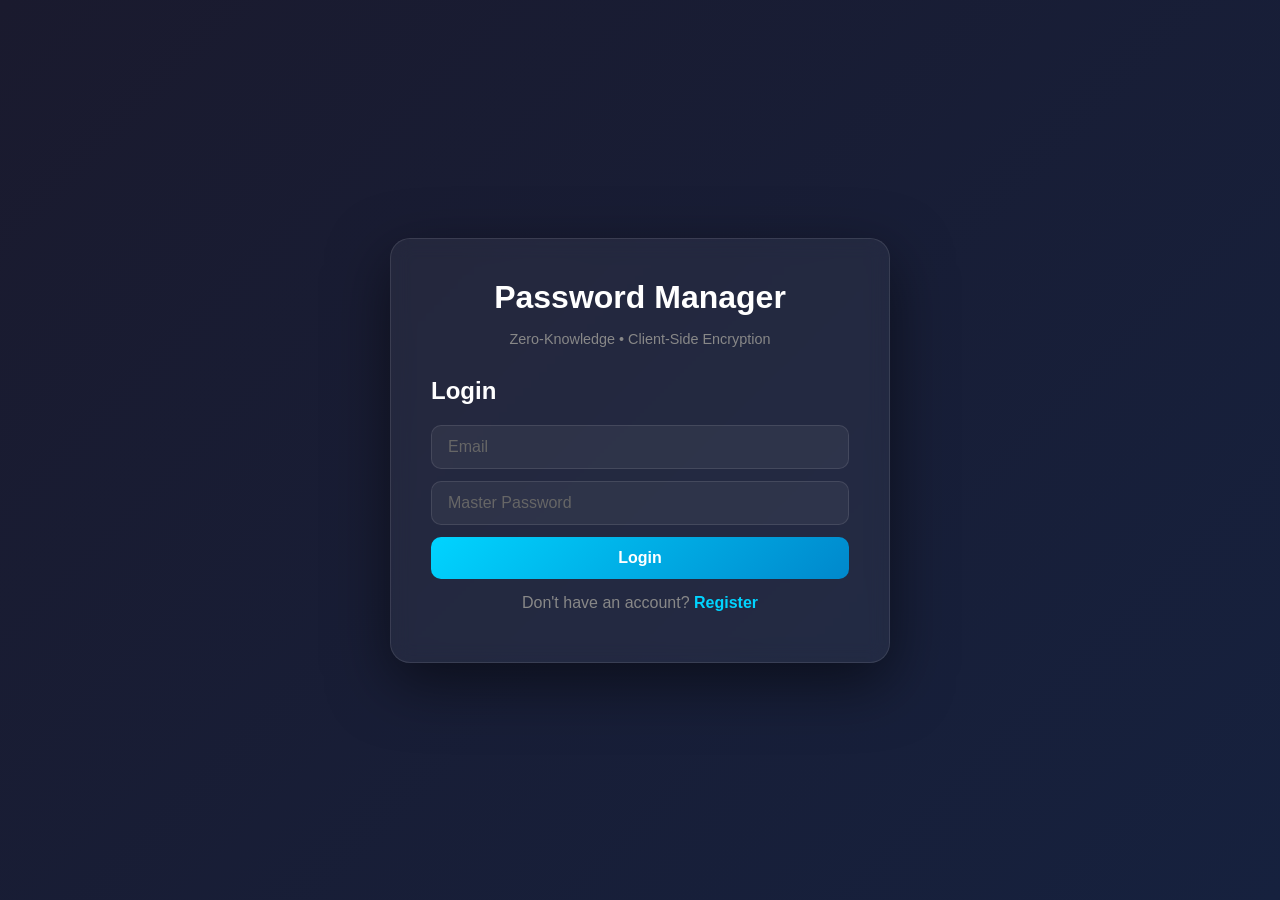
==== frontend/index.html @ d949493b "Initial commit: Zero-Knowledge Password Manager" ====
<!DOCTYPE html>
<html lang="en">
<head>
    <meta charset="UTF-8">
    <meta name="viewport" content="width=device-width, initial-scale=1.0">
    <title> Password Manager</title>
    <link rel="stylesheet" href="style.css">
</head>
<body>
    <!-- ============ AUTH SECTION ============ -->
    <div id="auth-section">
        <div class="container">
            <h1> Password Manager</h1>
            <p class="subtitle">Zero-Knowledge • Client-Side Encryption</p>
            
            <!-- Login Form -->
            <div id="login-form">
                <h2>Login</h2>
                <input type="email" id="login-email" placeholder="Email" required>
                <input type="password" id="login-password" placeholder="Master Password" required>
                <button id="login-btn">Login</button>
                <p>Don't have an account? <a href="#" id="show-register">Register</a></p>
                <div id="login-error" class="error"></div>
            </div>

            <!-- Register Form -->
            <div id="register-form" style="display:none;">
                <h2>Register</h2>
                <input type="email" id="register-email" placeholder="Email" required>
                <input type="password" id="register-password" placeholder="Master Password" required>
                <button id="register-btn">Register</button>
                <p>Already have an account? <a href="#" id="show-login">Login</a></p>
                <div id="register-error" class="error"></div>
            </div>
        </div>
    </div>

    <!-- ============ VAULT SECTION ============ -->
    <div id="vault-section" style="display:none;">
        <div class="container">
            <div class="header">
                <h1> My Vault</h1>
                <button id="logout-btn">Logout</button>
                <!-- 2FA Settings -->
<div id="twofa-section" style="margin-top: 30px; padding: 20px; background: rgba(255,255,255,0.05); border-radius: 15px;">
    <h3> Two-Factor Authentication (2FA)</h3>
    <div id="twofa-status">
        <p id="twofa-status-text">Status: Loading...</p>
    </div>
    <div id="twofa-setup" style="display:none;">
        <p>Scan this QR code with Google Authenticator:</p>
        <div id="qr-code-container" style="text-align: center; margin: 20px 0;">
            <img id="qr-code-image" src="" alt="QR Code" style="max-width: 200px; border-radius: 10px;">
        </div>
        <p>Or enter this secret manually: <strong id="twofa-secret"></strong></p>
        <input type="text" id="twofa-code-input" placeholder="Enter 6-digit code from app" style="width: 100%; padding: 12px; margin: 10px 0;">
        <button id="enable-2fa-btn">Enable 2FA</button>
    </div>
    <button id="setup-2fa-btn" style="display: none;">Setup 2FA</button>
    <button id="disable-2fa-btn" style="display: none; background: rgba(255,0,0,0.2); color: #ff4444;">Disable 2FA</button>
    <div id="twofa-error" class="error"></div>
</div>
            </div>
            <p class="subtitle">All passwords are encrypted in your browser</p>

            <!-- Add Password Form -->
            <div class="add-form">
                <h3>Add New Password</h3>
                <input type="text" id="site-name" placeholder="Site Name (e.g., Google)">
                <input type="text" id="site-username" placeholder="Username">
                <input type="password" id="site-password" placeholder="Password">
                <button id="add-btn">Add Password</button>
                <div id="add-error" class="error"></div>
            </div>

            <!-- Password List -->
            <div id="password-list">
                <h3>Saved Passwords</h3>
                <div id="passwords-container"></div>
            </div>
        </div>
    </div>

    <script src="script.js"></script>
</body>
</html>
---- frontend/style.css ----
* {
    margin: 0;
    padding: 0;
    box-sizing: border-box;
    font-family: 'Segoe UI', Tahoma, Geneva, Verdana, sans-serif;
}

body {
    background: linear-gradient(135deg, #1a1a2e, #16213e);
    min-height: 100vh;
    display: flex;
    justify-content: center;
    align-items: center;
    padding: 20px;
}

.container {
    background: rgba(255, 255, 255, 0.05);
    backdrop-filter: blur(10px);
    border-radius: 20px;
    padding: 40px;
    width: 100%;
    max-width: 500px;
    border: 1px solid rgba(255, 255, 255, 0.1);
    box-shadow: 0 20px 60px rgba(0, 0, 0, 0.5);
}

h1 {
    color: #fff;
    text-align: center;
    font-size: 2rem;
    margin-bottom: 5px;
}

.subtitle {
    color: #888;
    text-align: center;
    font-size: 0.9rem;
    margin-bottom: 30px;
}

h2, h3 {
    color: #fff;
    margin-bottom: 20px;
}

input {
    width: 100%;
    padding: 12px 16px;
    margin-bottom: 12px;
    border: 1px solid rgba(255, 255, 255, 0.1);
    border-radius: 10px;
    background: rgba(255, 255, 255, 0.05);
    color: #fff;
    font-size: 1rem;
    transition: border 0.3s;
}

input:focus {
    outline: none;
    border-color: #00d4ff;
}

input::placeholder {
    color: #666;
}

button {
    width: 100%;
    padding: 12px;
    border: none;
    border-radius: 10px;
    font-size: 1rem;
    font-weight: 600;
    cursor: pointer;
    transition: all 0.3s;
}

#login-btn, #register-btn, #add-btn {
    background: linear-gradient(135deg, #00d4ff, #0088cc);
    color: #fff;
}

#login-btn:hover, #register-btn:hover, #add-btn:hover {
    transform: translateY(-2px);
    box-shadow: 0 10px 30px rgba(0, 212, 255, 0.3);
}

#logout-btn {
    background: rgba(255, 255, 255, 0.1);
    color: #fff;
    width: auto;
    padding: 8px 20px;
}

#logout-btn:hover {
    background: rgba(255, 0, 0, 0.3);
}

p {
    color: #888;
    text-align: center;
    margin-top: 15px;
}

p a {
    color: #00d4ff;
    text-decoration: none;
    font-weight: 600;
}

p a:hover {
    text-decoration: underline;
}

.error {
    color: #ff4444;
    text-align: center;
    margin-top: 10px;
    font-size: 0.9rem;
}

/* ============ VAULT SECTION ============ */
.header {
    display: flex;
    justify-content: space-between;
    align-items: center;
    margin-bottom: 10px;
}

.header h1 {
    font-size: 1.5rem;
}

.add-form {
    background: rgba(255, 255, 255, 0.05);
    border-radius: 15px;
    padding: 20px;
    margin-bottom: 30px;
}

#password-list {
    margin-top: 20px;
}

.password-item {
    background: rgba(255, 255, 255, 0.05);
    border-radius: 10px;
    padding: 15px;
    margin-bottom: 10px;
    display: flex;
    justify-content: space-between;
    align-items: center;
    border-left: 3px solid #00d4ff;
}

.password-item .info {
    flex: 1;
}

.password-item .site {
    color: #fff;
    font-weight: 600;
    font-size: 1.1rem;
}

.password-item .username {
    color: #888;
    font-size: 0.9rem;
}

.password-item .password {
    color: #aaa;
    font-size: 0.9rem;
    margin-top: 5px;
    font-family: monospace;
}

.password-item .actions button {
    width: auto;
    padding: 6px 12px;
    margin-left: 5px;
    font-size: 0.8rem;
}

.delete-btn {
    background: rgba(255, 0, 0, 0.2) !important;
    color: #ff4444 !important;
}

.delete-btn:hover {
    background: rgba(255, 0, 0, 0.4) !important;
}

.show-btn {
    background: rgba(0, 212, 255, 0.2) !important;
    color: #00d4ff !important;
}

.show-btn:hover {
    background: rgba(0, 212, 255, 0.4) !important;
}

.empty-state {
    color: #666;
    text-align: center;
    padding: 40px 0;
}

/* Responsive */
@media (max-width: 600px) {
    .container {
        padding: 20px;
    }
    
    .header {
        flex-direction: column;
        gap: 10px;
    }
    
    .password-item {
        flex-direction: column;
        align-items: flex-start;
        gap: 10px;
    }
}
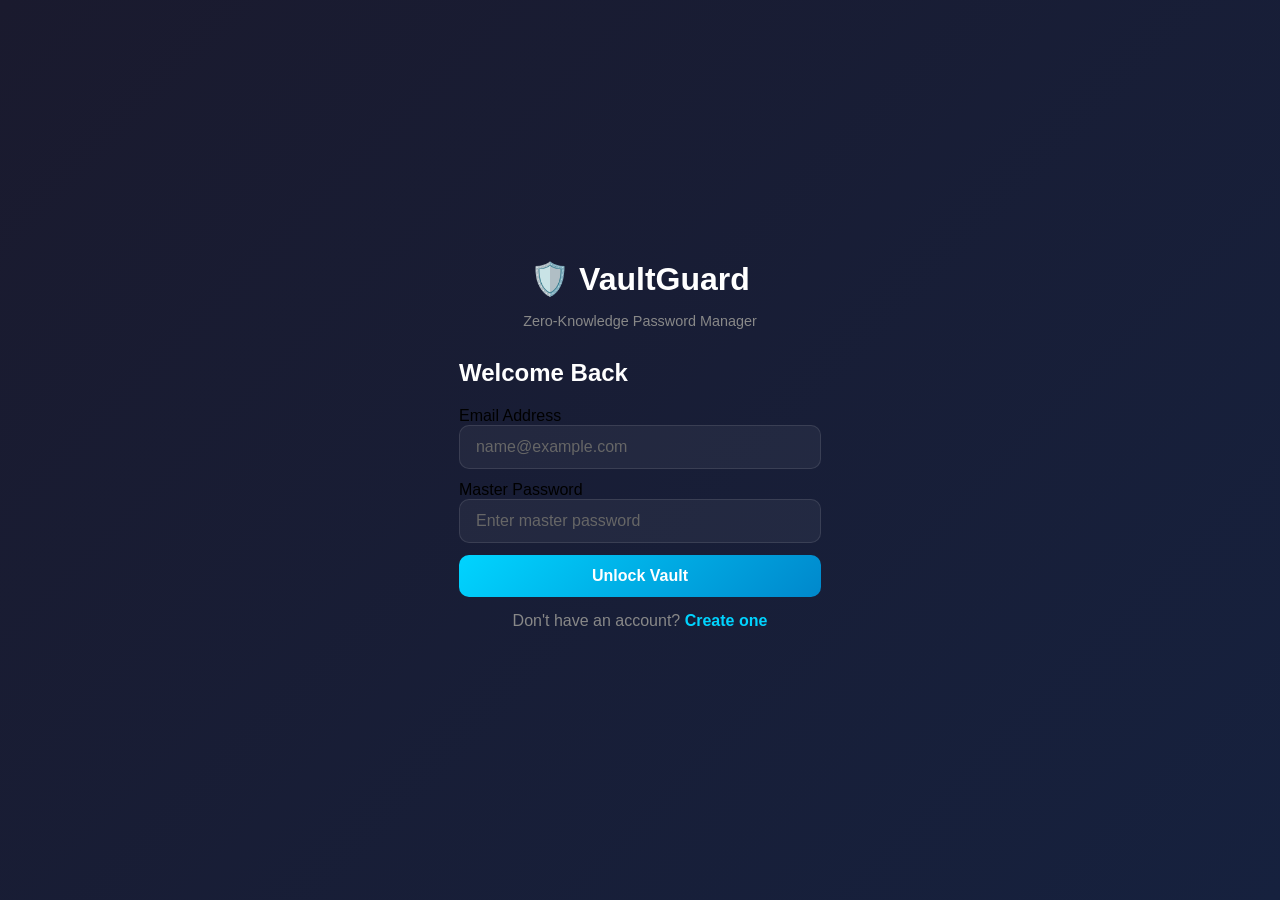
==== commit 72f02b68: "changes in index" ====
--- a/frontend/index.html
+++ b/frontend/index.html
@@ -1,86 +1,146 @@
 <!DOCTYPE html>
 <html lang="en">
+
 <head>
     <meta charset="UTF-8">
     <meta name="viewport" content="width=device-width, initial-scale=1.0">
-    <title> Password Manager</title>
+    <title>Zero-Knowledge Password Manager</title>
     <link rel="stylesheet" href="style.css">
+    <!-- zxcvbn for password strength -->
+    <script src="https://cdn.jsdelivr.net/npm/zxcvbn@4.4.2/dist/zxcvbn.js"></script>
 </head>
+
 <body>
+
     <!-- ============ AUTH SECTION ============ -->
-    <div id="auth-section">
-        <div class="container">
-            <h1> Password Manager</h1>
-            <p class="subtitle">Zero-Knowledge • Client-Side Encryption</p>
-            
+    <div id="auth-section" class="auth-wrapper">
+        <div class="auth-card">
+            <div class="brand">
+                <h1>🛡️ VaultGuard</h1>
+                <p class="subtitle">Zero-Knowledge Password Manager</p>
+            </div>
+
             <!-- Login Form -->
-            <div id="login-form">
-                <h2>Login</h2>
-                <input type="email" id="login-email" placeholder="Email" required>
-                <input type="password" id="login-password" placeholder="Master Password" required>
-                <button id="login-btn">Login</button>
-                <p>Don't have an account? <a href="#" id="show-register">Register</a></p>
+            <div id="login-form" class="form-container">
+                <h2>Welcome Back</h2>
+                <div class="input-group">
+                    <label>Email Address</label>
+                    <input type="email" id="login-email" placeholder="name@example.com" required>
+                </div>
+                <div class="input-group">
+                    <label>Master Password</label>
+                    <input type="password" id="login-password" placeholder="Enter master password" required>
+                </div>
+                <button id="login-btn" class="primary-btn">Unlock Vault</button>
+                <p class="toggle-text">Don't have an account? <a href="#" id="show-register">Create one</a></p>
                 <div id="login-error" class="error"></div>
             </div>
 
             <!-- Register Form -->
-            <div id="register-form" style="display:none;">
-                <h2>Register</h2>
-                <input type="email" id="register-email" placeholder="Email" required>
-                <input type="password" id="register-password" placeholder="Master Password" required>
-                <button id="register-btn">Register</button>
-                <p>Already have an account? <a href="#" id="show-login">Login</a></p>
+            <div id="register-form" class="form-container" style="display:none;">
+                <h2>Create Account</h2>
+                <div class="input-group">
+                    <label>Email Address</label>
+                    <input type="email" id="register-email" placeholder="name@example.com" required>
+                </div>
+                <div class="input-group">
+                    <label>Master Password</label>
+                    <input type="password" id="register-password" placeholder="Create a strong master password" required>
+                </div>
+                <button id="register-btn" class="primary-btn">Register</button>
+                <p class="toggle-text">Already have an account? <a href="#" id="show-login">Log in</a></p>
                 <div id="register-error" class="error"></div>
             </div>
         </div>
     </div>
 
     <!-- ============ VAULT SECTION ============ -->
-    <div id="vault-section" style="display:none;">
-        <div class="container">
-            <div class="header">
-                <h1> My Vault</h1>
-                <button id="logout-btn">Logout</button>
-                <!-- 2FA Settings -->
-<div id="twofa-section" style="margin-top: 30px; padding: 20px; background: rgba(255,255,255,0.05); border-radius: 15px;">
-    <h3> Two-Factor Authentication (2FA)</h3>
-    <div id="twofa-status">
-        <p id="twofa-status-text">Status: Loading...</p>
-    </div>
-    <div id="twofa-setup" style="display:none;">
-        <p>Scan this QR code with Google Authenticator:</p>
-        <div id="qr-code-container" style="text-align: center; margin: 20px 0;">
-            <img id="qr-code-image" src="" alt="QR Code" style="max-width: 200px; border-radius: 10px;">
-        </div>
-        <p>Or enter this secret manually: <strong id="twofa-secret"></strong></p>
-        <input type="text" id="twofa-code-input" placeholder="Enter 6-digit code from app" style="width: 100%; padding: 12px; margin: 10px 0;">
-        <button id="enable-2fa-btn">Enable 2FA</button>
-    </div>
-    <button id="setup-2fa-btn" style="display: none;">Setup 2FA</button>
-    <button id="disable-2fa-btn" style="display: none; background: rgba(255,0,0,0.2); color: #ff4444;">Disable 2FA</button>
-    <div id="twofa-error" class="error"></div>
-</div>
+    <div id="vault-section" class="vault-wrapper" style="display:none;">
+        <header class="topbar">
+            <div class="brand-small">
+                <h2>🛡️ VaultGuard</h2>
             </div>
-            <p class="subtitle">All passwords are encrypted in your browser</p>
+            <button id="logout-btn" class="danger-btn">Logout</button>
+        </header>
 
-            <!-- Add Password Form -->
-            <div class="add-form">
-                <h3>Add New Password</h3>
-                <input type="text" id="site-name" placeholder="Site Name (e.g., Google)">
-                <input type="text" id="site-username" placeholder="Username">
-                <input type="password" id="site-password" placeholder="Password">
-                <button id="add-btn">Add Password</button>
-                <div id="add-error" class="error"></div>
+        <main class="dashboard">
+            
+            <!-- Left Column: Security & Add Password -->
+            <div class="dashboard-column left-col">
+                
+                <!-- 2FA Settings Card -->
+                <div class="card">
+                    <div class="card-header">
+                        <h3>🔐 Two-Factor Authentication</h3>
+                    </div>
+                    <div class="card-body">
+                        <div id="twofa-status">
+                            <p id="twofa-status-text">Status: Loading...</p>
+                        </div>
+                        <div id="twofa-setup" style="display:none; margin-top: 15px;">
+                            <p style="margin-bottom: 10px;">Scan this QR code with Google Authenticator:</p>
+                            <div id="qr-code-container" class="qr-container">
+                                <img id="qr-code-image" src="" alt="QR Code">
+                            </div>
+                            <p class="secret-text">Secret: <strong id="twofa-secret"></strong></p>
+                            <input type="text" id="twofa-code-input" placeholder="Enter 6-digit code" class="code-input">
+                            <button id="enable-2fa-btn" class="primary-btn mt-10">Enable 2FA</button>
+                        </div>
+                        <div class="btn-group mt-10">
+                            <button id="setup-2fa-btn" class="secondary-btn" style="display: none;">Setup 2FA</button>
+                            <button id="disable-2fa-btn" class="danger-btn" style="display: none;">Disable 2FA</button>
+                        </div>
+                        <div id="twofa-error" class="error"></div>
+                    </div>
+                </div>
+
+                <!-- Add Password Card -->
+                <div class="card">
+                    <div class="card-header">
+                        <h3>➕ Add New Password</h3>
+                    </div>
+                    <div class="card-body">
+                        <div class="input-group">
+                            <input type="text" id="site-name" placeholder="Site Name (e.g., Google)">
+                        </div>
+                        <div class="input-group">
+                            <input type="text" id="site-username" placeholder="Username / Email">
+                        </div>
+                        <div class="input-group">
+                            <input type="password" id="site-password" placeholder="Password">
+                        </div>
+                        
+                        <div id="password-strength" class="strength-meter"></div>
+                        <div id="breach-warning" class="error"></div>
+                        
+                        <div class="btn-group mt-10">
+                            <button type="button" id="check-breach-btn" class="danger-outline-btn">🚨 Check if Hacked</button>
+                            <button id="add-btn" class="primary-btn">Save Password</button>
+                        </div>
+                        <div id="add-error" class="error"></div>
+                    </div>
+                </div>
             </div>
 
-            <!-- Password List -->
-            <div id="password-list">
-                <h3>Saved Passwords</h3>
-                <div id="passwords-container"></div>
+            <!-- Right Column: Password List -->
+            <div class="dashboard-column right-col">
+                <div class="card full-height">
+                    <div class="card-header">
+                        <h3>🗂️ My Vault</h3>
+                        <p class="subtitle-small">All data is decrypted locally in your browser.</p>
+                    </div>
+                    <div class="card-body">
+                        <div id="passwords-container" class="vault-list">
+                            <!-- Passwords will load here dynamically -->
+                        </div>
+                    </div>
+                </div>
             </div>
-        </div>
+
+        </main>
     </div>
 
     <script src="script.js"></script>
 </body>
+
 </html>
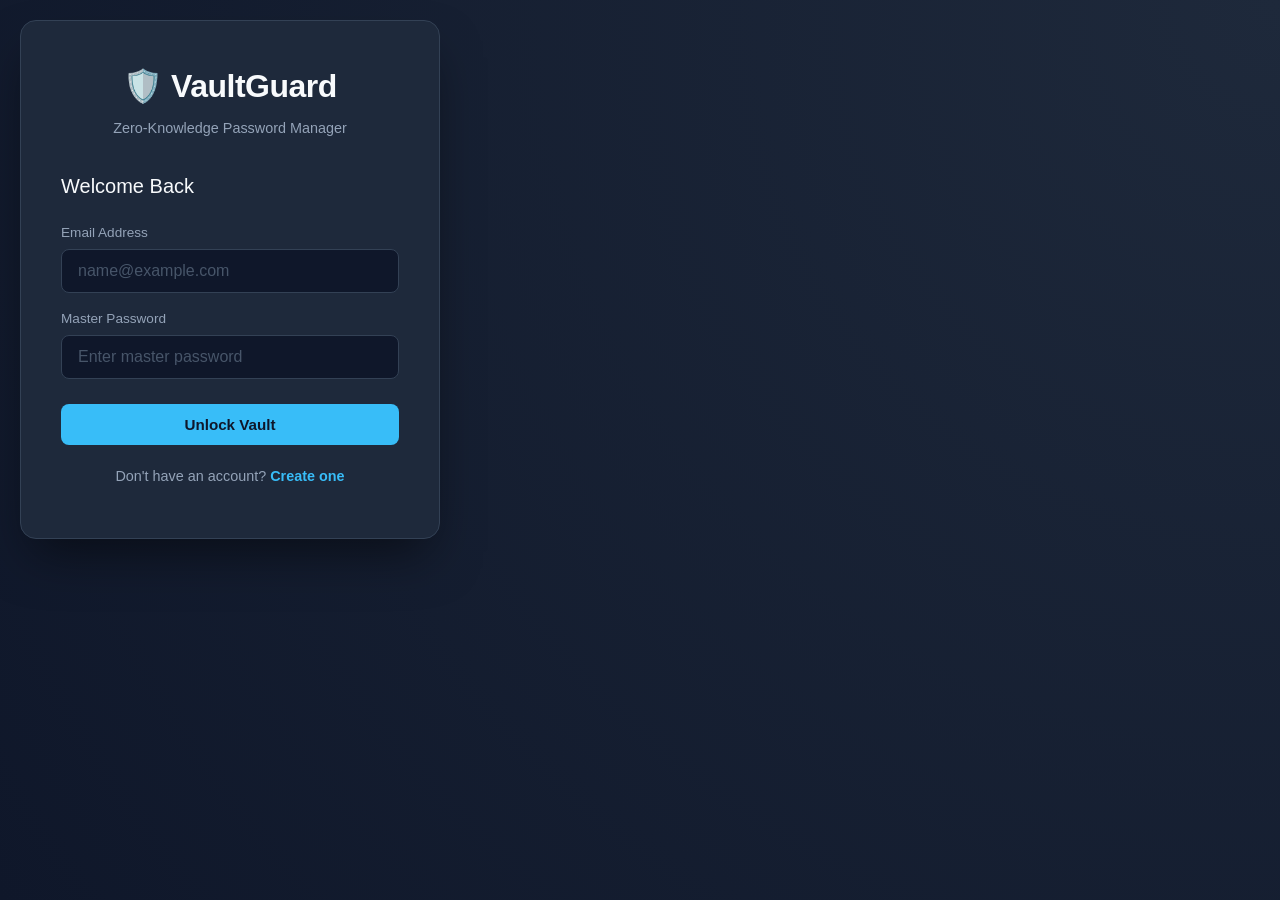
==== commit c43422fd: "recovery kit" ====
--- a/frontend/index.html
+++ b/frontend/index.html
@@ -61,6 +61,7 @@
                 <h2>🛡️ VaultGuard</h2>
             </div>
             <button id="logout-btn" class="danger-btn">Logout</button>
+            <button id="recovery-btn" class="secondary-btn" style="margin-right: 10px;">🛡️ Recovery Kit</button>
         </header>
 
         <main class="dashboard">
--- a/frontend/style.css
+++ b/frontend/style.css
@@ -1,157 +1,305 @@
+/* =========================================
+   GLOBAL RESET & VARIABLES
+   ========================================= */
+:root {
+    --bg-color: #0f172a;
+    --card-bg: #1e293b;
+    --text-main: #f8fafc;
+    --text-muted: #94a3b8;
+    --primary: #38bdf8;
+    --primary-hover: #0ea5e9;
+    --danger: #ef4444;
+    --danger-hover: #dc2626;
+    --border: #334155;
+    --input-bg: #0f172a;
+    --success: #10b981;
+}
+
 * {
     margin: 0;
     padding: 0;
     box-sizing: border-box;
-    font-family: 'Segoe UI', Tahoma, Geneva, Verdana, sans-serif;
+    font-family: 'Inter', -apple-system, BlinkMacSystemFont, "Segoe UI", Roboto, Helvetica, Arial, sans-serif;
 }
 
 body {
-    background: linear-gradient(135deg, #1a1a2e, #16213e);
+    background-color: var(--bg-color);
+    color: var(--text-main);
     min-height: 100vh;
+    line-height: 1.6;
+}
+
+/* =========================================
+   AUTHENTICATION SCREEN
+   ========================================= */
+.auth-wrapper {
     display: flex;
     justify-content: center;
     align-items: center;
+    min-height: 100vh;
     padding: 20px;
-}
-
-.container {
-    background: rgba(255, 255, 255, 0.05);
-    backdrop-filter: blur(10px);
-    border-radius: 20px;
+    background: radial-gradient(circle at top right, #1e293b 0%, #0f172a 100%);
+}
+
+.auth-card {
+    background: var(--card-bg);
     padding: 40px;
+    border-radius: 16px;
     width: 100%;
-    max-width: 500px;
-    border: 1px solid rgba(255, 255, 255, 0.1);
-    box-shadow: 0 20px 60px rgba(0, 0, 0, 0.5);
-}
-
-h1 {
-    color: #fff;
+    max-width: 420px;
+    box-shadow: 0 25px 50px -12px rgba(0, 0, 0, 0.5);
+    border: 1px solid var(--border);
+}
+
+.brand {
     text-align: center;
+    margin-bottom: 30px;
+}
+
+.brand h1 {
     font-size: 2rem;
+    letter-spacing: -0.5px;
     margin-bottom: 5px;
 }
 
 .subtitle {
-    color: #888;
+    color: var(--text-muted);
+    font-size: 0.9rem;
+}
+
+.form-container h2 {
+    font-size: 1.25rem;
+    margin-bottom: 20px;
+    font-weight: 500;
+}
+
+.toggle-text {
     text-align: center;
+    margin-top: 20px;
     font-size: 0.9rem;
-    margin-bottom: 30px;
-}
-
-h2, h3 {
-    color: #fff;
-    margin-bottom: 20px;
-}
-
-input {
+    color: var(--text-muted);
+}
+
+.toggle-text a {
+    color: var(--primary);
+    text-decoration: none;
+    font-weight: 600;
+}
+
+.toggle-text a:hover {
+    text-decoration: underline;
+}
+
+/* =========================================
+   FORMS & INPUTS
+   ========================================= */
+.input-group {
+    margin-bottom: 15px;
+}
+
+.input-group label {
+    display: block;
+    margin-bottom: 5px;
+    font-size: 0.85rem;
+    color: var(--text-muted);
+}
+
+input[type="text"],
+input[type="email"],
+input[type="password"] {
     width: 100%;
     padding: 12px 16px;
-    margin-bottom: 12px;
-    border: 1px solid rgba(255, 255, 255, 0.1);
-    border-radius: 10px;
-    background: rgba(255, 255, 255, 0.05);
-    color: #fff;
+    background: var(--input-bg);
+    border: 1px solid var(--border);
+    border-radius: 8px;
+    color: var(--text-main);
     font-size: 1rem;
-    transition: border 0.3s;
-}
-
-input:focus {
+    transition: border-color 0.2s, box-shadow 0.2s;
+}
+
+input[type="text"]:focus,
+input[type="email"]:focus,
+input[type="password"]:focus {
     outline: none;
-    border-color: #00d4ff;
-}
-
-input::placeholder {
-    color: #666;
-}
-
+    border-color: var(--primary);
+    box-shadow: 0 0 0 3px rgba(56, 189, 248, 0.2);
+}
+
+::placeholder {
+    color: #475569;
+}
+
+/* =========================================
+   BUTTONS
+   ========================================= */
 button {
+    cursor: pointer;
+    font-weight: 600;
+    border-radius: 8px;
+    border: none;
+    transition: all 0.2s;
+    font-size: 0.95rem;
+}
+
+.primary-btn {
     width: 100%;
     padding: 12px;
-    border: none;
-    border-radius: 10px;
-    font-size: 1rem;
-    font-weight: 600;
-    cursor: pointer;
-    transition: all 0.3s;
-}
-
-#login-btn, #register-btn, #add-btn {
-    background: linear-gradient(135deg, #00d4ff, #0088cc);
-    color: #fff;
-}
-
-#login-btn:hover, #register-btn:hover, #add-btn:hover {
-    transform: translateY(-2px);
-    box-shadow: 0 10px 30px rgba(0, 212, 255, 0.3);
-}
-
-#logout-btn {
-    background: rgba(255, 255, 255, 0.1);
-    color: #fff;
-    width: auto;
-    padding: 8px 20px;
-}
-
-#logout-btn:hover {
-    background: rgba(255, 0, 0, 0.3);
-}
-
-p {
-    color: #888;
-    text-align: center;
-    margin-top: 15px;
-}
-
-p a {
-    color: #00d4ff;
-    text-decoration: none;
-    font-weight: 600;
-}
-
-p a:hover {
-    text-decoration: underline;
-}
-
-.error {
-    color: #ff4444;
-    text-align: center;
+    background: var(--primary);
+    color: #0f172a;
     margin-top: 10px;
-    font-size: 0.9rem;
-}
-
-/* ============ VAULT SECTION ============ */
-.header {
+}
+
+.primary-btn:hover {
+    background: var(--primary-hover);
+    transform: translateY(-1px);
+}
+
+.primary-btn:disabled {
+    opacity: 0.6;
+    cursor: not-allowed;
+    transform: none;
+}
+
+.secondary-btn {
+    padding: 10px 16px;
+    background: transparent;
+    border: 1px solid var(--primary);
+    color: var(--primary);
+}
+
+.secondary-btn:hover {
+    background: rgba(56, 189, 248, 0.1);
+}
+
+.danger-btn {
+    padding: 8px 16px;
+    background: rgba(239, 68, 68, 0.1);
+    color: var(--danger);
+    border: 1px solid rgba(239, 68, 68, 0.3);
+}
+
+.danger-btn:hover {
+    background: rgba(239, 68, 68, 0.2);
+}
+
+.danger-outline-btn {
+    width: 100%;
+    padding: 10px;
+    background: transparent;
+    border: 1px solid var(--danger);
+    color: var(--danger);
+}
+
+.danger-outline-btn:hover {
+    background: rgba(239, 68, 68, 0.1);
+}
+
+/* =========================================
+   VAULT DASHBOARD LAYOUT
+   ========================================= */
+.vault-wrapper {
+    min-height: 100vh;
+    display: flex;
+    flex-direction: column;
+}
+
+.topbar {
     display: flex;
     justify-content: space-between;
     align-items: center;
-    margin-bottom: 10px;
-}
-
-.header h1 {
-    font-size: 1.5rem;
-}
-
-.add-form {
-    background: rgba(255, 255, 255, 0.05);
-    border-radius: 15px;
+    padding: 15px 30px;
+    background: var(--card-bg);
+    border-bottom: 1px solid var(--border);
+}
+
+.brand-small h2 {
+    font-size: 1.2rem;
+    margin: 0;
+}
+
+.dashboard {
+    display: flex;
+    gap: 25px;
+    padding: 30px;
+    max-width: 1400px;
+    margin: 0 auto;
+    width: 100%;
+    flex: 1;
+}
+
+.dashboard-column {
+    display: flex;
+    flex-direction: column;
+    gap: 25px;
+}
+
+.left-col {
+    flex: 1;
+    max-width: 400px;
+}
+
+.right-col {
+    flex: 2;
+}
+
+/* =========================================
+   CARDS
+   ========================================= */
+.card {
+    background: var(--card-bg);
+    border-radius: 12px;
+    border: 1px solid var(--border);
+    overflow: hidden;
+    box-shadow: 0 4px 6px -1px rgba(0, 0, 0, 0.1);
+}
+
+.full-height {
+    height: 100%;
+}
+
+.card-header {
+    padding: 15px 20px;
+    border-bottom: 1px solid var(--border);
+    background: rgba(0, 0, 0, 0.1);
+}
+
+.card-header h3 {
+    font-size: 1.05rem;
+    font-weight: 600;
+}
+
+.subtitle-small {
+    font-size: 0.8rem;
+    color: var(--text-muted);
+    margin-top: 4px;
+}
+
+.card-body {
     padding: 20px;
-    margin-bottom: 30px;
-}
-
-#password-list {
-    margin-top: 20px;
+}
+
+/* =========================================
+   VAULT LIST ITEMS
+   ========================================= */
+.vault-list {
+    display: flex;
+    flex-direction: column;
+    gap: 12px;
 }
 
 .password-item {
-    background: rgba(255, 255, 255, 0.05);
-    border-radius: 10px;
-    padding: 15px;
-    margin-bottom: 10px;
+    background: var(--input-bg);
+    padding: 16px;
+    border-radius: 8px;
+    border: 1px solid var(--border);
     display: flex;
     justify-content: space-between;
     align-items: center;
-    border-left: 3px solid #00d4ff;
+    transition: border-color 0.2s;
+}
+
+.password-item:hover {
+    border-color: #475569;
 }
 
 .password-item .info {
@@ -159,68 +307,122 @@
 }
 
 .password-item .site {
-    color: #fff;
     font-weight: 600;
-    font-size: 1.1rem;
+    font-size: 1.05rem;
+    margin-bottom: 2px;
 }
 
 .password-item .username {
-    color: #888;
+    font-size: 0.85rem;
+    color: var(--text-muted);
+}
+
+.password-item .password {
+    font-family: 'Courier New', Courier, monospace;
     font-size: 0.9rem;
-}
-
-.password-item .password {
-    color: #aaa;
-    font-size: 0.9rem;
+    color: var(--primary);
+    margin-top: 6px;
+    letter-spacing: 1px;
+}
+
+.password-item .actions {
+    display: flex;
+    gap: 8px;
+}
+
+.password-item .actions button {
+    padding: 6px 12px;
+    font-size: 0.8rem;
+    background: transparent;
+    border: 1px solid var(--border);
+    color: var(--text-main);
+    border-radius: 6px;
+}
+
+.password-item .actions .show-btn:hover {
+    background: rgba(255, 255, 255, 0.1);
+}
+
+.password-item .actions .share-btn {
+    color: var(--primary);
+    border-color: rgba(56, 189, 248, 0.3);
+}
+
+.password-item .actions .share-btn:hover {
+    background: rgba(56, 189, 248, 0.1);
+}
+
+.password-item .actions .delete-btn {
+    color: var(--danger);
+    border-color: rgba(239, 68, 68, 0.3);
+}
+
+.password-item .actions .delete-btn:hover {
+    background: rgba(239, 68, 68, 0.1);
+}
+
+/* =========================================
+   UTILITIES & MISC
+   ========================================= */
+.error {
+    color: var(--danger);
+    font-size: 0.85rem;
+    margin-top: 10px;
+    text-align: center;
+}
+
+.empty-state {
+    text-align: center;
+    color: var(--text-muted);
+    padding: 40px 20px;
+    font-size: 0.95rem;
+    border: 1px dashed var(--border);
+    border-radius: 8px;
+}
+
+.mt-10 { margin-top: 10px; }
+.btn-group { display: flex; gap: 10px; flex-direction: column; }
+
+/* 2FA specific */
+.qr-container {
+    background: white;
+    padding: 15px;
+    border-radius: 8px;
+    display: inline-block;
+    margin: 10px 0;
+}
+
+.qr-container img {
+    max-width: 150px;
+    display: block;
+}
+
+.secret-text {
+    font-size: 0.8rem;
+    color: var(--text-muted);
+    margin-bottom: 10px;
+    word-break: break-all;
+}
+
+.code-input {
+    text-align: center;
+    letter-spacing: 5px;
+    font-size: 1.2rem !important;
+}
+
+.strength-meter {
+    font-size: 0.85rem;
+    font-weight: 600;
+    height: 20px;
     margin-top: 5px;
-    font-family: monospace;
-}
-
-.password-item .actions button {
-    width: auto;
-    padding: 6px 12px;
-    margin-left: 5px;
-    font-size: 0.8rem;
-}
-
-.delete-btn {
-    background: rgba(255, 0, 0, 0.2) !important;
-    color: #ff4444 !important;
-}
-
-.delete-btn:hover {
-    background: rgba(255, 0, 0, 0.4) !important;
-}
-
-.show-btn {
-    background: rgba(0, 212, 255, 0.2) !important;
-    color: #00d4ff !important;
-}
-
-.show-btn:hover {
-    background: rgba(0, 212, 255, 0.4) !important;
-}
-
-.empty-state {
-    color: #666;
-    text-align: center;
-    padding: 40px 0;
 }
 
 /* Responsive */
-@media (max-width: 600px) {
-    .container {
-        padding: 20px;
+@media (max-width: 900px) {
+    .dashboard {
+        flex-direction: column;
     }
-    
-    .header {
-        flex-direction: column;
-        gap: 10px;
-    }
-    
-    .password-item {
-        flex-direction: column;
-        align-items: flex-start;
-        gap: 10px;
+    .left-col {
+        max-width: 100%;
     }
 }
